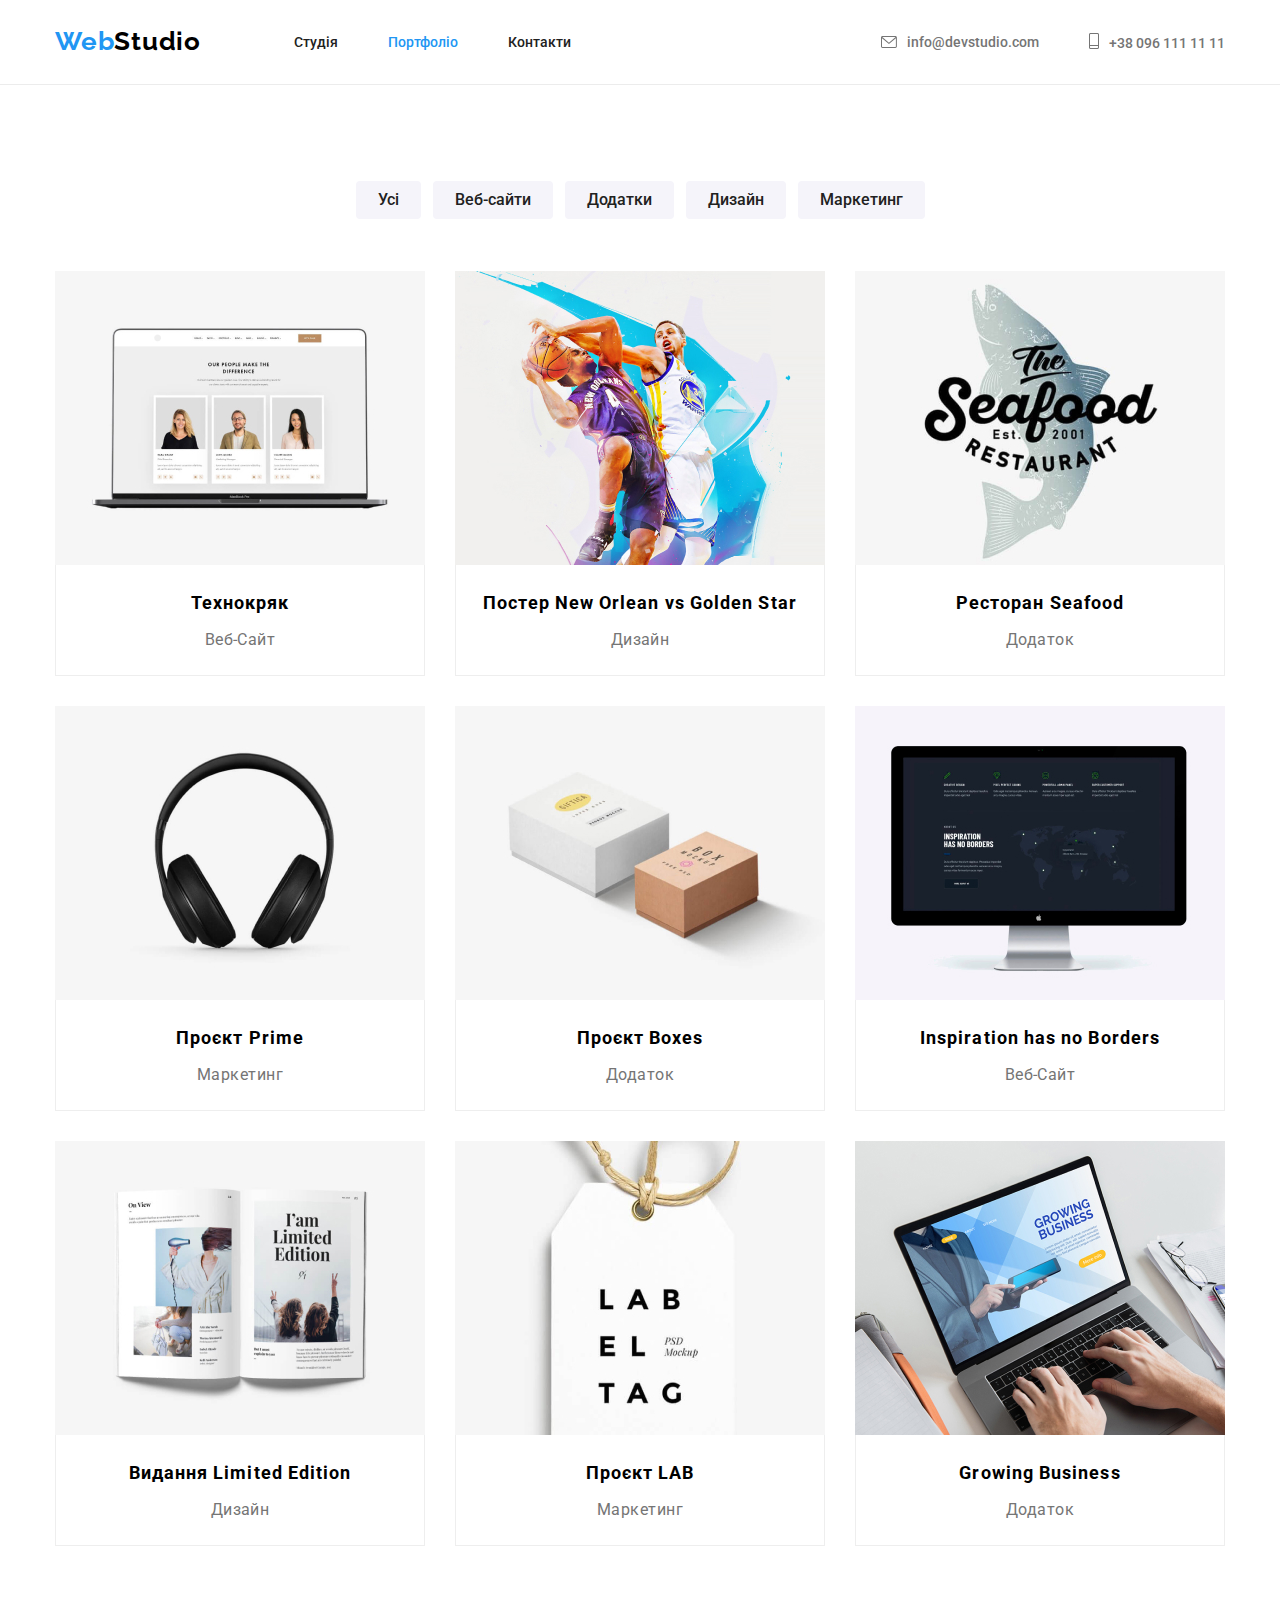
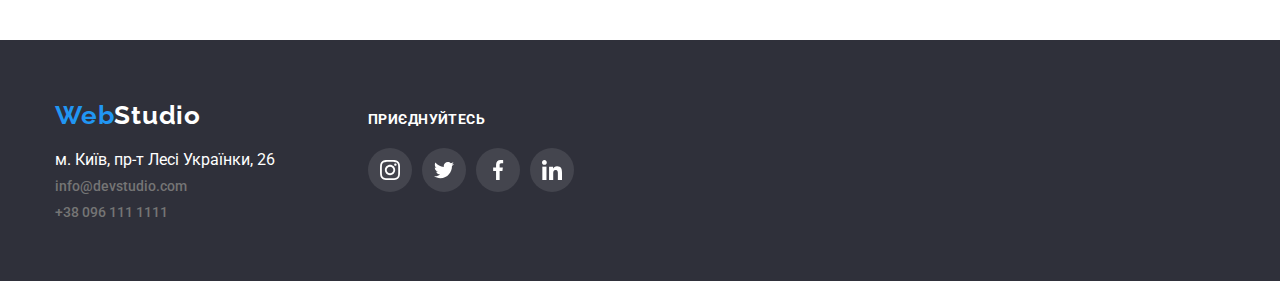
==== portfolio.html @ 835f3fea "1" ====
<!DOCTYPE html>
<html lang="uk">
<head>
	<meta charset="UTF-8">
	<meta http-equiv="X-UA-Compatible" content="IE=edge">
	<meta name="viewport" content="width=device-width, initial-scale=1.0">
	<link rel="stylesheet" href="node_modules/modern-normalize/modern-normalize.css">
	<link rel="stylesheet" href="https://cdnjs.cloudflare.com/ajax/libs/modern-normalize/1.1.0/modern-normalize.min.css"/>
	<link rel="stylesheet" href="css/style.css">
	<link	href="https://fonts.googleapis.com/css2?family=Raleway:wght@700&family=Roboto:wght@400;500;700;900&display=swap"
		rel="stylesheet">
	<title>Document</title>
</head>
<body>
	<header class="page-header">
		<div class="container-header-nav">
		 <nav class="flexible"><a class="logo" href="./index.html">Web<span class="black-logo">Studio</span></a>
			<ul class="nav-menu">
				<li class="item"><a class="link" href="./index.html">Студія</a></li>
				<li class="item"><a class="link current" href="./portfolio.html">Портфоліо</a></li>
				<li class="item"><a class="link" href="./contacts.html">Контакти</a></li>
		   </ul>
		</nav>
		<ul class="menu-contacts">
			<li class="item"><a class="menu-contacts-link" href="mailto:info@devstudio.com">
			<svg class="icon-contacts" width="16px" height="12px">
				<use href="./images/sprite.svg#icon-letter"></use>
			</svg>info@devstudio.com</a>
			</li>
			<li class="item"><a class="menu-contacts-link" href="tel:+380961111111">
				<svg class="icon-contacts" width="10px" height="16px">
					<use href="./images/sprite.svg#icon-phone"></use>
				</svg>+38 096 111 11 11</a></li>
		</ul>
		</div>
		</header>
<main>
	<section class="section">
		<div class="container">
			<h1 hidden>Наше Портфоліо</h1>
<ul class="ul-nolist filter-flex">
	<li><button type="button" class="filter-button">Усі</button></li>
	<li><button type="button" class="filter-button">Веб-сайти</button></li>
	<li><button type="button" class="filter-button">Додатки</button></li>
	<li><button type="button" class="filter-button">Дизайн</button></li>
	<li><button type="button" class="filter-button">Маркетинг</button></li>
</ul>
<ul class="cards">
	 <li class="cards-item">
		<a class="cards-item-link" href="https://">
			<img src="./images/tech-crack.jpg" alt="Технокряк" width="370">
			<div class="cards-block">
				<h2 class="cards-name">Технокряк</h2><p class="cards-text">Веб-Сайт</p>
			</div>
		</a>
	</li>
	<li class="cards-item">
		<a class="cards-item-link" href="https://">
			<img src="./images/neworlean.jpg" alt="Постер New Orlean vs Golden Star" width="370">
			<div class="cards-block"><h2 class="cards-name">Постер New Orlean vs Golden Star</h2>
				<p class="cards-text">Дизайн</p>
			</div>
		</a>
	</li>
	<li class="cards-item">
		<a class="cards-item-link" href="https://">
			<img src="./images/seafood.jpg" alt="Технокряк" width="370">
			<div class="cards-block">
				<h2 class="cards-name">Ресторан Seafood</h2>
				<p class="cards-text">Додаток</p>
			</div>
		</a>
	</li>
	<li class="cards-item">
		<a class="cards-item-link" href="https://">
			<img src="./images/prime-project.jpg" alt="Технокряк" width='370'>
			<div class="cards-block">
				<h2 class="cards-name">Проєкт Prime</h2>
				<p class="cards-text">Маркетинг</p>
			</div>
		</a>
	</li>
	<li class="cards-item">
		<a class="cards-item-link" href="https://">
			<img src="./images/boxes.jpg" alt="Технокряк" width="370">
			<div class="cards-block">
				<h2 class="cards-name">Проєкт Boxes</h2>
				<p class="cards-text">Додаток</p>
			</div>
		</a>
	</li>
	<li class="cards-item">
		<a class="cards-item-link" href="https://">
			<img src="./images/inspiration.jpg" alt="Технокряк" width="370">
			<div class="cards-block">
				<h2 class="cards-name">Inspiration has no Borders</h2>
				<p class="cards-text">Веб-Сайт</p>
			</div>
		</a>
	</li>
	<li class="cards-item">
		<a class="cards-item-link" href="https://">
			<img src="./images/lim-edition.jpg" alt="Технокряк" width="370">
			<div class="cards-block">
				<h2 class="cards-name">Видання Limited Edition</h2>
				<p class="cards-text">Дизайн</p>
			</div>
		</a>
	</li>
	<li class="cards-item">
		<a class="cards-item-link" href="https://">
			<img src="./images/lab-project.jpg" alt="Технокряк" width="370">
			<div class="cards-block">
				<h2 class="cards-name">Проєкт LAB</h2>
				<p class="cards-text">Маркетинг</p>
			</div>
		</a>
	</li>
	<li class="cards-item">
		<a class="cards-item-link" href="https://">
			<img src="./images/growing-b.jpg" alt="Технокряк" width="370">
			<div class="cards-block">
				<h2 class="cards-name">Growing Business</h2>
				<p class="cards-text">Додаток</p>
			</div>
		</a>
	</li>
</ul>
 </div>
</section>
</main>
<footer class="footer-style">
	<div class="container footer-contacts">
		<address class="addres-bottom">
			<div class="footer-logo">
				<a class="logo logo-footer" href="./index.html">Web<span class="white-logo">Studio</span></a>
				<a class="contacts-transp-link" href="a href=" https://goo.gl/maps/CPtrU1FHBa2aNyZL9" target="_blank" rel="noopener noreferrer nofollow">м. Київ, пр-т Лесі Українки, 26</a>
			</div>
			<ul class="contacts-transp">
				<li class="footer-items"><a class="footer-contacts-link" href="mailto:info@devstudio.com">info@devstudio.com</a></li>
				<li class="footer-items"><a class="footer-contacts-link" href="tel:+380961111111">+38 096 111 1111</a></li>
			</ul>
		</address>
		<div class="footer-social-link"><p class="footer-p">Приєднуйтесь</p>
			<ul class="team-social-links">
				<li>
					<a href="" class="footer-social-button">
						<svg width="20px" height="20px">
							<use href="./images/sprite.svg#icon-instagram"></use>
						</svg>
					</a>
				</li>
				<li>
					<a href="" class="footer-social-button">
						<svg width="20px" height="20px">
							<use href="./images/sprite.svg#icon-twitter"></use>
						</svg>
					</a>
				</li>
				<li>
					<a href="" class="footer-social-button">
						<svg width="20px" height="20px">
							<use href="./images/sprite.svg#icon-facebook"></use>
						</svg>
					</a>
				</li>
				<li>
					<a href="" class="footer-social-button">
						<svg width="20px" height="20px">
							<use href="./images/sprite.svg#icon-linkedin"></use>
						</svg>
					</a>
				</li>
			</ul>
	</div>
 </div>
	
</footer>
</body>
</html>
---- css/style.css ----
/*общие стили*/
:root {
  --basic-text-color: #757575;
  --h3-text-color: #212121;
  --logo-text-color: #2196f3;
  --filter-link-color: #fff;
  --footer-bkg-color: #2f303a;
  --black-text-color: #000000;
  --transparent-menu-text: rgba(255, 255, 255, 0.6);
  --team-bkg: #f5f4fa;
  --filter-border-color: #eeeeee;
  --button-transparent: rgba(0, 0, 0, 0.15);
  --buttonactive: #188ce8;
  --header-bottom-border: #ececec;
  --social-network-basic-link: #afb1b8;
  --fotter-social-network-basic-link: rgba(255, 255, 255, 0.1);
  --clients-bkg: #f5f5f5;
}
body {
  background-color: #fff;
  color: var(--basic-text-color);
  font-family: Roboto, sans-serif;
}
img {
  display: block;
}

.flexible {
  display: flex;
  justify-content: flex-start;
  margin-right: auto;
  align-items: center;
}

p,
h1,
h2,
h3,
ul {
  margin-top: 0;
  margin-bottom: 0;
}

* {
  border: none;
}

.page-header {
  /* 	justify-content: flex-start; */
  /*   background-color: #ddd5d5; */
  border-bottom: solid 1px;
  border-color: var(--header-bottom-border);
}

.container-header-nav {
  display: flex;
  align-content: center;
  justify-content: space-between;
  width: 1200px;
  margin-left: auto;
  margin-right: auto;
  text-align: center;
  padding: 0 15px;
}

.container {
  width: 1200px;
  margin-left: auto;
  margin-right: auto;
  text-align: center;
  padding: 0 15px;
}
.section-rules {
  padding-top: 94px;
  padding-bottom: 94px;
}

.section {
  padding-top: 94px;
  padding-bottom: 94px; /* 
	border: solid 1px black; 
	background-color: burlywood; */
}

. .main-nav {
  display: flex;
}
.black-logo {
  color: var(--black-text-color);
}

.white-logo {
  font-style: normal;
  color: var(--filter-link-color);
}

.logo {
  font-family: 'Raleway', sans-serif;
  font-style: normal;
  font-weight: 700;
  font-size: 26px;
  line-height: 1.2;
  letter-spacing: 0.03em;
  color: var(--logo-text-color);
  text-decoration: none;
}

.hero {
  max-width: 1600px;
  background-color: var(--footer-bkg-color);
  text-align: center;
  padding-top: 200px;
  padding-bottom: 200px;
  margin-left: auto;
  margin-right: auto;

  background-image: linear-gradient(to right, rgba(47, 48, 58, 0.4), rgba(47, 48, 58, 0.4)),
    url(../images/hero.jpg);
  background-repeat: no-repeat;
  background-position: center;
  background-size: cover;
}

.ul-nolist {
  list-style-type: none;
  text-decoration: none;
  margin-left: auto;
  margin-right: auto;
  padding: 0;
}

.nav-menu {
  display: flex;
  justify-content: flex-start;
  margin-left: 93px;
  padding-left: 0;
  padding-right: 0;
  font-weight: 500;
  line-height: 1.2;
  color: var(--h3-text-color);
  list-style-type: none;
  text-decoration: none;
}

.nav-menu .item: {
  margin-left: 50px;
}

.nav-menu .item + .item {
  margin-left: 50px;
}
.link {
  display: block;
  padding-top: 32px;
  padding-bottom: 32px;
  font-size: 14px;
  font-weight: 500;
  line-height: 1.2;
  color: var(--h3-text-color);
  list-style-type: none;
  text-decoration: none;
}
.link.current {
  color: var(--logo-text-color);
}

.link:hover,
.link:focus {
  color: var(--logo-text-color);
  cursor: pointer;
}

.menu-contacts {
  display: flex;
  justify-content: flex-end;
  margin-left: auto;
  margin-right: 0px;
  padding-left: 0px;
  align-items: center;
  font-weight: 500;
  line-height: 1.2;
  font-size: 14px;
  list-style-type: none;
  color: var(--basic-text-color);
}

.menu-contacts-link {
  display: block;
  padding-top: 32px;
  padding-bottom: 32px;
  color: var(--basic-text-color);
  text-decoration: none;
  font-weight: 500;
  line-height: 1.2;
  font-size: 14px;
}

.menu-contacts-link:hover,
.menu-contacts-link:focus {
  color: var(--logo-text-color);
  fill: var(--logo-text-color);
}

.icon-contacts {
  display: inline-block;
  margin-right: 10px;
  position: relative;
  fill: currentColor;
  top: 0.1em;
}

.menu-contacts .item + .item {
  margin-left: 50px;
}

.contacts-transp {
  padding: 0 0;
  margin-top: 9px;
  font-size: 14px;
  text-decoration: none;
  line-height: 1.2;
  font-style: normal;
  color: rgba(255, 255, 255, 0.6);
  list-style-type: none;
}

.footer-logo {
  display: block;
  font-style: normal;
  /* 	outline: solid 1px red; */
}

.addres-bottom {
  max-width: 250px;
}


/* INDEX STYLES стили Индекса*/
.h1-header {
  font-weight: 900;
  font-size: 44px;
  line-height: 1.65;
  letter-spacing: 0.06em;
  text-transform: uppercase;
  color: var(--filter-link-color);
  /* 	text-align: center; */
}

.our-rules {
  display: flex;
  justify-content: center;
  gap: 30px;
  /*   align-items: center; */
}

.our-rules-box {
  display: flex;
  justify-content: center;
  align-items: center;
  width: 270px;
  height: 120px;
  background-color: var(--team-bkg);
  border-radius: 4px;
  margin-bottom: 30px;
}

.our-rules .item {
  width: 270px;
  text-align: left;
  /* text-transform: uppercase; */
}

.our-rules-p {
  margin-top: 0;
  font-size: 14px;
  line-height: 1.71;
  /* or 171% */
  letter-spacing: 0.03em;
  color: var(--basic-text-color);
}

/* what we do container */

.what-we-do-item {
  display: flex;
  justify-content: center;
  gap: 30px;
  margin: 50px 0 0 0;
  /*   align-items: center; */
}

.what-we-do {
  padding-top: 0;
}

.blue-button {
  background-color: var(--logo-text-color);
  cursor: pointer;
  color: var(--filter-link-color);
  font-weight: 700;
  font-size: 16px;
  line-height: 1.88;
  border-style: hidden;
  border-radius: 4px;
  margin-top: 30px;
  padding: 10px 32px 10px 32px;
  box-shadow: 0px 4px 4px var(--button-transparent);
}
.blue-button:hover,
.blue-button:focus {
  background-color: var(--buttonactive);
  cursor: pointer;
}

.cards-name {
  font-size: 18px;
  color: var(--black-text-color);
}

/* our comand container */
.our-comand {
  display: flex;
  justify-content: center;
  gap: 30px;
  margin: 50px 0 0 0;
  /*   align-items: center; */
}

.team-info {
  display: block;
  padding-top: 30px;
  padding-bottom: 30px;
}

.team {
  background-color: var(--team-bkg);
  color: var(--h3-text-color);
}

.team-h3 {
  font-weight: 500;
  font-size: 16px;
  line-height: 1.19;
  letter-spacing: 0.03em;
}

.team-p {
  margin-top: 10px;
  font-size: 16px;
  line-height: 1.19;
  letter-spacing: 0.03em;
  color: var(--basic-text-color);
}
.team-header {
  color: var(--h3-text-color);
  font-weight: 700;
  font-size: 36px;
  line-height: 1.67;
  letter-spacing: 0.03em;
  padding: 0;
}
.team-card {
  width: 270px;
  background-color: var(--filter-link-color);
  box-shadow: 0px 1px 3px rgba(0, 0, 0, 0.12), 0px 1px 1px rgba(0, 0, 0, 0.14),
    0px 2px 1px rgba(0, 0, 0, 0.2);
  border-radius: 0px 0px 4px 4px;
}

.team-social-links {
  display: flex;
  justify-content: center;
  align-content: center;
  list-style: none;
  gap: 10px;
  padding-left: 0;
  margin-top: 20px;
}

/* Social network button and icons */

.social-button {
  display: block;
  width: 44px;
  height: 44px;
  border-radius: 50%;
  padding: 12px;
  background-color: var(--filter-link-color);
  fill: var(--social-network-basic-link);
}

.social-button:hover,
.social-button:focus {
  background-color: var(--logo-text-color);
  fill: var(--filter-link-color);
}

/* PORTFOLIO STYLES стили Портфолио*/
/*Стили main*/
.h2-portfolio {
  display: inline-block;
  font-weight: 700;
  font-size: 14px;
  margin-bottom: 10px;
  line-height: 1.14;
  letter-spacing: 0.03em;
  text-transform: uppercase;
  color: var(--h3-text-color);
}
.filter-flex {
  display: flex;
  justify-content: center;
  gap: 8px; /* 
  padding-top: 94px; */
}

.cards-item-link {
  display: block;
  color: var(--h3-text-color);
  font-weight: 700;
  font-size: 18px;
  line-height: 2;
  letter-spacing: 0.06em;
  text-decoration: none;
}

.cards-item-link:hover,
.cards-item-link:focus {
  display: block;
  box-shadow: 0px 1px 1px rgba(0, 0, 0, 0.12), 0px 4px 4px rgba(0, 0, 0, 0.06),
    1px 4px 6px rgba(0, 0, 0, 0.16);
}

.cards-item {
  width: 370px;
}

.cards {
  display: flex;
  flex-basis: 1200px;
  justify-content: center;
  flex-wrap: wrap;
  gap: 30px;
  margin-top: 50px;
  padding-left: 0;
  list-style-type: none;
}

.cards-block {
  padding: 20px 24px;
  
  border-left: 1px solid;
  border-right: 1px solid;
  border-bottom: 1px solid;
  border-color: var(--filter-border-color);
}
.cards-text {
  margin-top: 4px;
  color: var(--basic-text-color);
  font-weight: 400;
  font-size: 16px;
  line-height: 1.87;
  letter-spacing: 0.03em;
}
.filter-button {
  font-family: inherit;
  font-size: 16px;
  font-weight: 500;
  line-height: 1.63;
  color: var(--h3-text-color);
  list-style-type: none;
  border-style: hidden;
  border-radius: 4px;
  margin: 2px;
  background-color: var(--team-bkg);
  padding: 6px 22px 6px 22px;
}
.hidden {
  position: absolute;
  white-space: nowrap;
  width: 1px;
  height: 1px;
  overflow: hidden;
  border: 0;
  padding: 0;
  clip: rect(0 0 0 0);
  clip-path: inset(50%);
  margin: -1px;
}

.filter-button:hover,
.filter-button:focus {
  margin: 2px;
  padding: 6px 22px 6px 22px;
  font-size: 16px;
  font-weight: 500;
  line-height: 1.63;
  background-color: var(--logo-text-color);
  color: var(--filter-link-color);
  cursor: pointer;
  border-style: hidden;
  border-radius: 4px;
  box-shadow: 0px 3px 1px rgba(0, 0, 0, 0.1), 0px 1px 2px rgba(0, 0, 0, 0.08),
    0px 2px 2px rgba(0, 0, 0, 0.12);
}

/* OUR CLIENTS */

.clients {
  background-color: var(--filter-link-color);
}

.clients-item {
  display: flex;
  justify-content: center;
  align-items: center;

  width: 170px;
  height: 92px;
  border: 1px solid var(--social-network-basic-link);
  border-radius: 4px;
  fill: var(--social-network-basic-link);
}

.clients-item:hover,
.clients-item:focus {
  fill: var(--logo-text-color);
  border: 1px solid var(--logo-text-color);
}

.clients-list {
  display: flex;
  justify-content: center;
  gap: 30px;
  margin-top: 50px;
}

/*стили футера*/

.footer-contacts {
	display: flex;
	align-items: baseline;
	text-align: left;
	padding-left: 15px;
 }
 
 .contacts-transp-link,
 .contacts-transp-link:hover,
 .contacts-transp-link:focus {
	display: inline-block;
	color: var(--filter-link-color);
	cursor: pointer;
	text-decoration: none;
	margin: 0;
 }
 
 .footer-contacts-link {
	display: inline-block;
	/* padding-top: 20px;
	 padding-bottom: 20px; */
	color: var(--basic-text-color);
	text-decoration: none;
	font-weight: 500;
	line-height: 1.2;
	font-size: 14px;
 }
 
 .footer-contacts-link:hover,
 .footer-contacts-link:focus {
	display: inline-block;
	color: var(--logo-text-color);
 }
 
 .footer-items {
	margin-top: 9px;
 }
 
 .footer-items:first-child {
	margin-top: 0px;
 }
 
 .footer-items:first-child {
	margin-top: 0px;
 }

.footer-style {
  display: flex;
  justify-content: flex-start;
  align-items: flex-start;
  padding: 60px 0;
  background-color: var(--footer-bkg-color);
}

.logo-footer {
  display: block;
  margin-bottom: 20px;
}

.footer-p {
  color: var(--filter-link-color);
  font-weight: 700;
  font-size: 14px;
  line-height: 1.14;
  letter-spacing: 0.03em;
  text-transform: uppercase;
}

.footer-social-link {
  margin-left: 93px;
}

.footer-social-button {
  display: block;
  width: 44px;
  height: 44px;
  border-radius: 50%;
  padding: 12px;
  background-color: var(--fotter-social-network-basic-link);
  fill: var(--filter-link-color);
}

.footer-social-button:hover,
.footer-social-button:focus {
  background-color: var(--logo-text-color);
  fill: var(--filter-link-color);
}
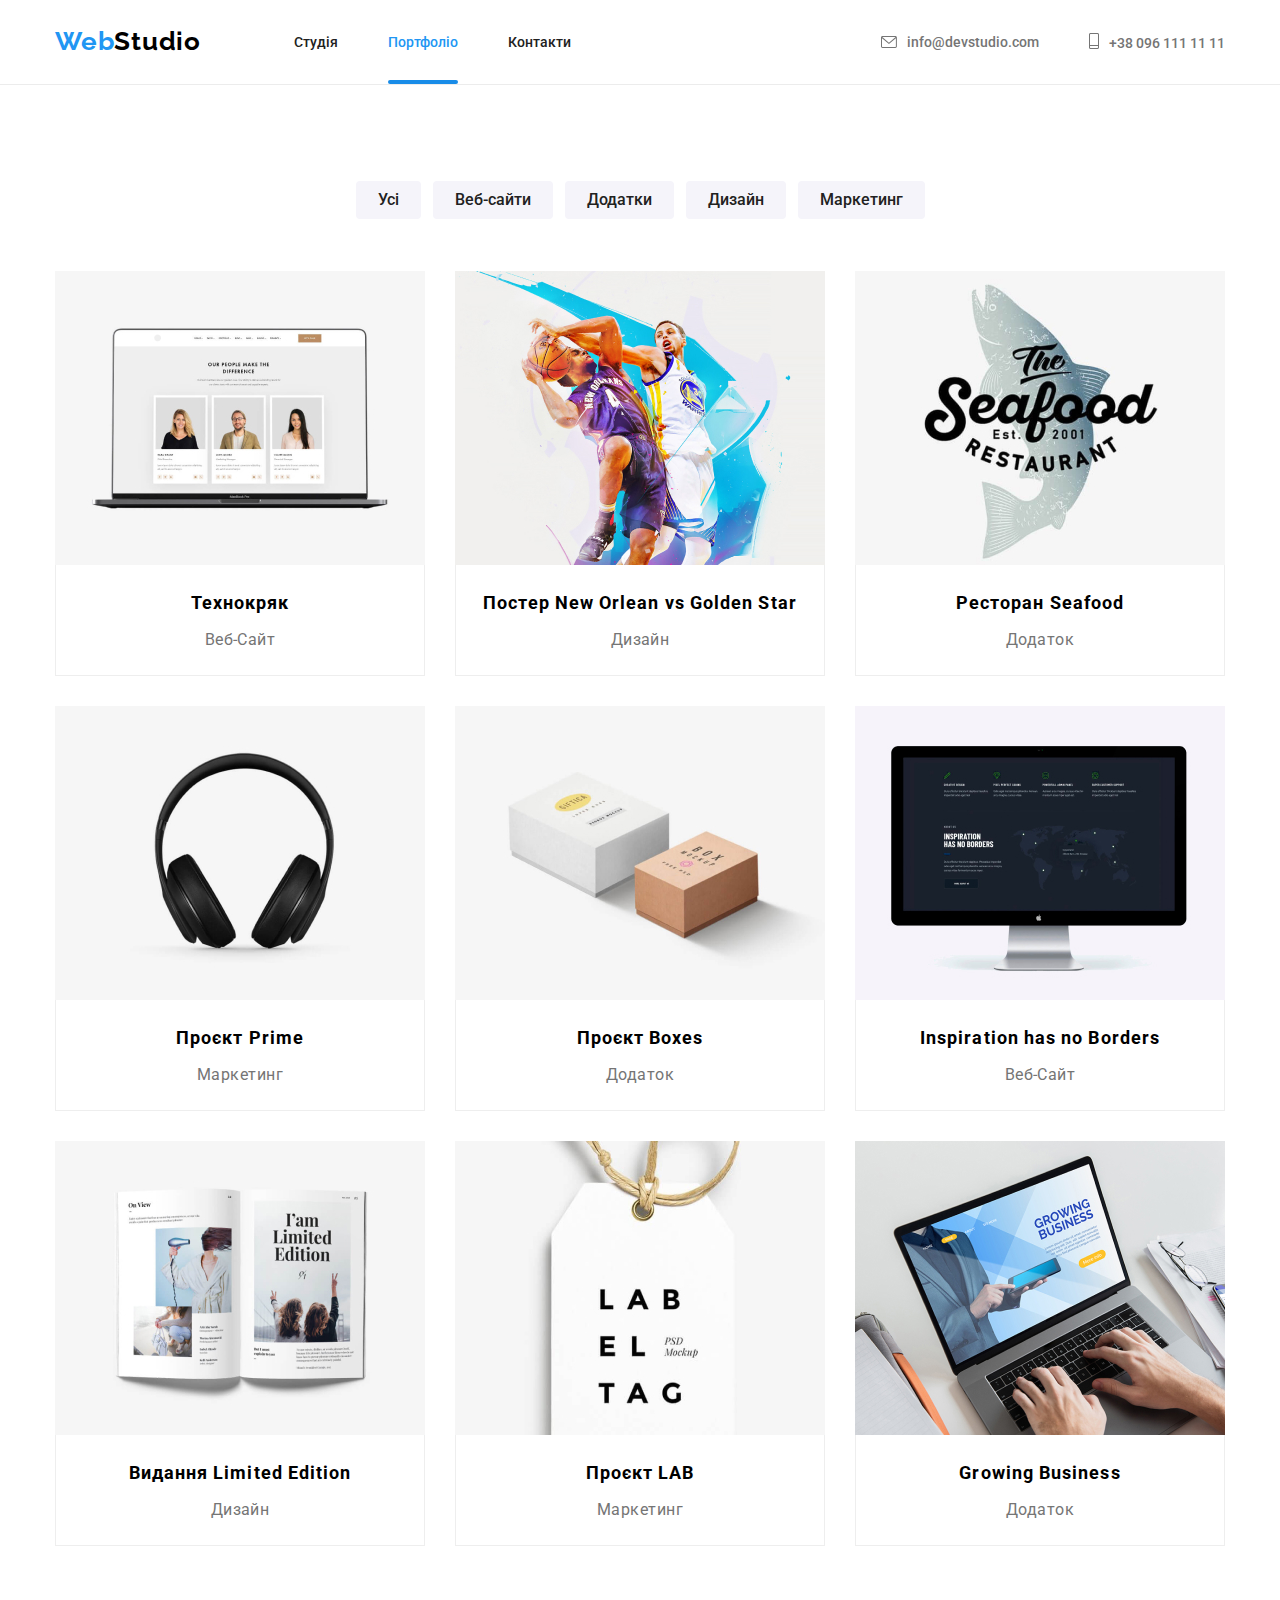
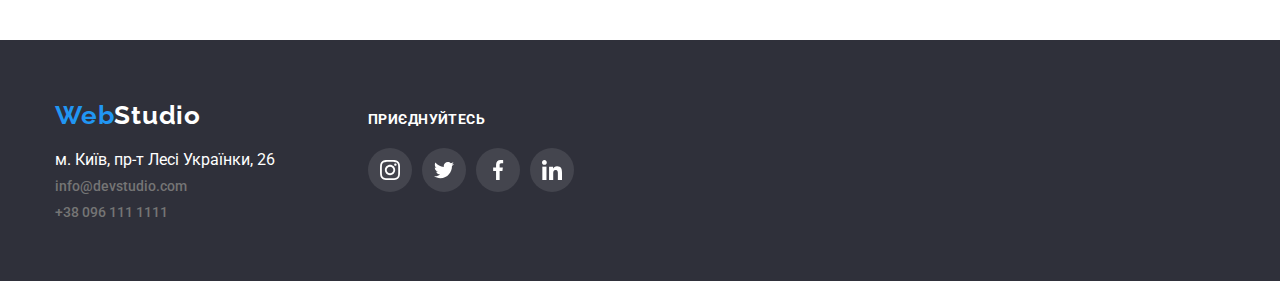
==== commit 9c4f232b: "first" ====
--- a/portfolio.html
+++ b/portfolio.html
@@ -49,15 +49,26 @@
 <ul class="cards">
 	 <li class="cards-item">
 		<a class="cards-item-link" href="https://">
-			<img src="./images/tech-crack.jpg" alt="Технокряк" width="370">
+			<div class="card-image">
+					<div class="feature-card">
+							<p class="feature-text">Ресурс пропонує комплексні пропозиції з різним рівнем функціоналу та сервісів. Все це дозволить відвідувачу отримати вичерпні відомості про компанію чи приватну особу</p>
+					</div>
+					<img src="./images/tech-crack.jpg" alt="Технокряк" width="370">
+			</div>
 			<div class="cards-block">
 				<h2 class="cards-name">Технокряк</h2><p class="cards-text">Веб-Сайт</p>
 			</div>
-		</a>
-	</li>
-	<li class="cards-item">
-		<a class="cards-item-link" href="https://">
+			
+			</a>
+	</li>
+	<li class="cards-item">
+		<a class="cards-item-link" href="https://">
+			<div class="card-image">
+				<div class="feature-card">
+						<p class="feature-text">Ресурс пропонує комплексні пропозиції з різним рівнем функціоналу та сервісів. Все це дозволить відвідувачу отримати вичерпні відомості про компанію чи приватну особу</p>
+				</div>
 			<img src="./images/neworlean.jpg" alt="Постер New Orlean vs Golden Star" width="370">
+			</div>
 			<div class="cards-block"><h2 class="cards-name">Постер New Orlean vs Golden Star</h2>
 				<p class="cards-text">Дизайн</p>
 			</div>
@@ -65,7 +76,12 @@
 	</li>
 	<li class="cards-item">
 		<a class="cards-item-link" href="https://">
+			<div class="card-image">
+				<div class="feature-card">
+						<p class="feature-text">Ресурс пропонує комплексні пропозиції з різним рівнем функціоналу та сервісів. Все це дозволить відвідувачу отримати вичерпні відомості про компанію чи приватну особу</p>
+				</div>
 			<img src="./images/seafood.jpg" alt="Технокряк" width="370">
+			</div>
 			<div class="cards-block">
 				<h2 class="cards-name">Ресторан Seafood</h2>
 				<p class="cards-text">Додаток</p>
@@ -74,7 +90,12 @@
 	</li>
 	<li class="cards-item">
 		<a class="cards-item-link" href="https://">
+			<div class="card-image">
+				<div class="feature-card">
+						<p class="feature-text">Ресурс пропонує комплексні пропозиції з різним рівнем функціоналу та сервісів. Все це дозволить відвідувачу отримати вичерпні відомості про компанію чи приватну особу</p>
+				</div>
 			<img src="./images/prime-project.jpg" alt="Технокряк" width='370'>
+			</div>
 			<div class="cards-block">
 				<h2 class="cards-name">Проєкт Prime</h2>
 				<p class="cards-text">Маркетинг</p>
@@ -83,7 +104,12 @@
 	</li>
 	<li class="cards-item">
 		<a class="cards-item-link" href="https://">
+			<div class="card-image">
+				<div class="feature-card">
+						<p class="feature-text">Ресурс пропонує комплексні пропозиції з різним рівнем функціоналу та сервісів. Все це дозволить відвідувачу отримати вичерпні відомості про компанію чи приватну особу</p>
+				</div>
 			<img src="./images/boxes.jpg" alt="Технокряк" width="370">
+			</div>
 			<div class="cards-block">
 				<h2 class="cards-name">Проєкт Boxes</h2>
 				<p class="cards-text">Додаток</p>
@@ -92,7 +118,12 @@
 	</li>
 	<li class="cards-item">
 		<a class="cards-item-link" href="https://">
+			<div class="card-image">
+				<div class="feature-card">
+						<p class="feature-text">Ресурс пропонує комплексні пропозиції з різним рівнем функціоналу та сервісів. Все це дозволить відвідувачу отримати вичерпні відомості про компанію чи приватну особу</p>
+				</div>
 			<img src="./images/inspiration.jpg" alt="Технокряк" width="370">
+			</div>
 			<div class="cards-block">
 				<h2 class="cards-name">Inspiration has no Borders</h2>
 				<p class="cards-text">Веб-Сайт</p>
@@ -101,7 +132,12 @@
 	</li>
 	<li class="cards-item">
 		<a class="cards-item-link" href="https://">
+			<div class="card-image">
+				<div class="feature-card">
+						<p class="feature-text">Ресурс пропонує комплексні пропозиції з різним рівнем функціоналу та сервісів. Все це дозволить відвідувачу отримати вичерпні відомості про компанію чи приватну особу</p>
+				</div>
 			<img src="./images/lim-edition.jpg" alt="Технокряк" width="370">
+			</div>
 			<div class="cards-block">
 				<h2 class="cards-name">Видання Limited Edition</h2>
 				<p class="cards-text">Дизайн</p>
@@ -110,7 +146,12 @@
 	</li>
 	<li class="cards-item">
 		<a class="cards-item-link" href="https://">
+			<div class="card-image">
+				<div class="feature-card">
+						<p class="feature-text">Ресурс пропонує комплексні пропозиції з різним рівнем функціоналу та сервісів. Все це дозволить відвідувачу отримати вичерпні відомості про компанію чи приватну особу</p>
+				</div>
 			<img src="./images/lab-project.jpg" alt="Технокряк" width="370">
+			</div>
 			<div class="cards-block">
 				<h2 class="cards-name">Проєкт LAB</h2>
 				<p class="cards-text">Маркетинг</p>
@@ -119,7 +160,12 @@
 	</li>
 	<li class="cards-item">
 		<a class="cards-item-link" href="https://">
+			<div class="card-image">
+				<div class="feature-card">
+						<p class="feature-text">Ресурс пропонує комплексні пропозиції з різним рівнем функціоналу та сервісів. Все це дозволить відвідувачу отримати вичерпні відомості про компанію чи приватну особу</p>
+				</div>
 			<img src="./images/growing-b.jpg" alt="Технокряк" width="370">
+			</div>
 			<div class="cards-block">
 				<h2 class="cards-name">Growing Business</h2>
 				<p class="cards-text">Додаток</p>
--- a/css/style.css
+++ b/css/style.css
@@ -15,6 +15,10 @@
   --social-network-basic-link: #afb1b8;
   --fotter-social-network-basic-link: rgba(255, 255, 255, 0.1);
   --clients-bkg: #f5f5f5;
+  --feature-text-color:#FFF;
+  --feature-bkg-color:rgba(33, 150, 243, 0.9);
+  --modal-backdrop-bkg: rgba(0, 0, 0, 0.2);
+  --modal-button-closed: rgba(0, 0, 0, 0.1);
 }
 body {
   background-color: #fff;
@@ -50,6 +54,49 @@
   /*   background-color: #ddd5d5; */
   border-bottom: solid 1px;
   border-color: var(--header-bottom-border);
+}
+
+/* MODAL WINDOW */
+.backdrop.is-hidden{
+ opacity: 0;
+ pointer-events: none;
+ 
+}
+
+.backdrop{
+	position: fixed;
+	top: 0;
+	left: 0;
+	width: 100%;
+	height: 100%;
+	opacity: 1;
+
+	background-color: var(--modal-backdrop-bkg);
+}
+
+.modal{
+	position: absolute;
+	width: 528px;
+	height: 581px;
+	top: 50%;
+	left: 50%;
+	transform: translate(-50%, -50%);
+	
+
+	background-color: #ececec;
+}
+
+.button-closed {
+	
+position: absolute;
+width: 30px;
+height: 30px;
+top: 8px;
+right:8px;
+outline: solid 1px var(--modal-button-closed);
+border-radius: 15px;
+fill: var(--black-text-color);
+cursor: pointer;
 }
 
 .container-header-nav {
@@ -142,14 +189,20 @@
   text-decoration: none;
 }
 
-.nav-menu .item: {
+.nav-menu: {
   margin-left: 50px;
+}
+
+.item: {
+  margin-left: 50px;
+  margin-bottom: 0;
 }
 
 .nav-menu .item + .item {
   margin-left: 50px;
 }
 .link {
+  position: relative;
   display: block;
   padding-top: 32px;
   padding-bottom: 32px;
@@ -159,7 +212,25 @@
   color: var(--h3-text-color);
   list-style-type: none;
   text-decoration: none;
-}
+
+  transition-property: color;
+  transition-duration: 250ms;
+  transition-timing-function: cubic-bezier(0.4, 0, 0.2, 1);
+}
+
+.current::after {
+  content: '';
+  position: absolute;
+  bottom: -2px;
+  left: 0;
+  width: 100%;
+  height: 4px;
+  border-radius: 2px;
+  background-color: var(--buttonactive);
+  margin-bottom: 0;
+  padding-bottom: 0;
+}
+
 .link.current {
   color: var(--logo-text-color);
 }
@@ -193,6 +264,10 @@
   font-weight: 500;
   line-height: 1.2;
   font-size: 14px;
+
+  transition-property: color;
+  transition-duration: 250ms;
+  transition-timing-function: cubic-bezier(0.4, 0, 0.2, 1);
 }
 
 .menu-contacts-link:hover,
@@ -233,7 +308,6 @@
 .addres-bottom {
   max-width: 250px;
 }
-
 
 /* INDEX STYLES стили Индекса*/
 .h1-header {
@@ -305,6 +379,10 @@
   margin-top: 30px;
   padding: 10px 32px 10px 32px;
   box-shadow: 0px 4px 4px var(--button-transparent);
+
+  transition-property: background-color;
+  transition-duration: 250ms;
+  transition-timing-function: cubic-bezier(0.4, 0, 0.2, 1);
 }
 .blue-button:hover,
 .blue-button:focus {
@@ -387,6 +465,10 @@
   padding: 12px;
   background-color: var(--filter-link-color);
   fill: var(--social-network-basic-link);
+
+  transition-property: color backround-color fill;
+  transition-duration: 250ms;
+  transition-timing-function: cubic-bezier(0.4, 0, 0.2, 1);
 }
 
 .social-button:hover,
@@ -422,17 +504,64 @@
   line-height: 2;
   letter-spacing: 0.06em;
   text-decoration: none;
-}
-
-.cards-item-link:hover,
-.cards-item-link:focus {
-  display: block;
+
+  transition-property: box-shadow;
+  transition-duration: 250ms;
+  transition-timing-function: cubic-bezier(0.4, 0, 0.2, 1);
+}
+
+.cards-item-link .feature-card {
+	transform: translateY(295px);
+	transition-property: transform;
+	transition-duration: 250ms;
+
+}
+
+.cards-item-link:hover .feature-card{
+/*   display: block;
   box-shadow: 0px 1px 1px rgba(0, 0, 0, 0.12), 0px 4px 4px rgba(0, 0, 0, 0.06),
-    1px 4px 6px rgba(0, 0, 0, 0.16);
+    1px 4px 6px rgba(0, 0, 0, 0.16); */
+	 transform: translateY(0px);
+	 transition-property: transform;
+	 transition-duration: 250ms;
 }
 
 .cards-item {
-  width: 370px;
+	width: 370px;
+}
+
+.feature-card {
+  position: absolute;
+  background-color: var(--feature-bkg-color);
+  width: 100%;
+  height: 294px;
+  left: 0;
+  top: 0;
+  transform: translateY(294px);
+  padding: 63px 24px;	
+}
+
+.card-image{
+	position: relative;
+	width: 100%;
+	height: 294px;
+	overflow: hidden;
+}
+/* .feature-card:hover{
+	
+} */
+
+.feature-text{
+	display: block;
+	font-weight: normal;
+	font-style: normal;
+	font-weight: 400;
+	font-size: 18px;
+	line-height: 1.55;
+	text-align: left;
+letter-spacing: 0.03em;
+	color: var(--feature-text-color);
+
 }
 
 .cards {
@@ -447,12 +576,17 @@
 }
 
 .cards-block {
-  padding: 20px 24px;
+position: relative;
+  padding: 20px 24px;/* 
   
+	overflow: hidden; */
+
   border-left: 1px solid;
   border-right: 1px solid;
   border-bottom: 1px solid;
   border-color: var(--filter-border-color);
+
+  overflow: hidden;
 }
 .cards-text {
   margin-top: 4px;
@@ -474,6 +608,9 @@
   margin: 2px;
   background-color: var(--team-bkg);
   padding: 6px 22px 6px 22px;
+  transition-property: background-color box-shadow color;
+  transition-duration: 250ms;
+  transition-timing-function: cubic-bezier(0.4, 0, 0.2, 1);
 }
 .hidden {
   position: absolute;
@@ -520,6 +657,10 @@
   border: 1px solid var(--social-network-basic-link);
   border-radius: 4px;
   fill: var(--social-network-basic-link);
+
+  transition-property: background-color, border, fill;
+  transition-duration: 250ms;
+  transition-timing-function: cubic-bezier(0.4, 0, 0.2, 1);
 }
 
 .clients-item:hover,
@@ -538,50 +679,54 @@
 /*стили футера*/
 
 .footer-contacts {
-	display: flex;
-	align-items: baseline;
-	text-align: left;
-	padding-left: 15px;
- }
- 
- .contacts-transp-link,
- .contacts-transp-link:hover,
- .contacts-transp-link:focus {
-	display: inline-block;
-	color: var(--filter-link-color);
-	cursor: pointer;
-	text-decoration: none;
-	margin: 0;
- }
- 
- .footer-contacts-link {
-	display: inline-block;
-	/* padding-top: 20px;
+  display: flex;
+  align-items: baseline;
+  text-align: left;
+  padding-left: 15px;
+}
+
+.contacts-transp-link,
+.contacts-transp-link:hover,
+.contacts-transp-link:focus {
+  display: inline-block;
+  color: var(--filter-link-color);
+  cursor: pointer;
+  text-decoration: none;
+  margin: 0;
+}
+
+.footer-contacts-link {
+  display: inline-block;
+  /* padding-top: 20px;
 	 padding-bottom: 20px; */
-	color: var(--basic-text-color);
-	text-decoration: none;
-	font-weight: 500;
-	line-height: 1.2;
-	font-size: 14px;
- }
- 
- .footer-contacts-link:hover,
- .footer-contacts-link:focus {
-	display: inline-block;
-	color: var(--logo-text-color);
- }
- 
- .footer-items {
-	margin-top: 9px;
- }
- 
- .footer-items:first-child {
-	margin-top: 0px;
- }
- 
- .footer-items:first-child {
-	margin-top: 0px;
- }
+  color: var(--basic-text-color);
+  text-decoration: none;
+  font-weight: 500;
+  line-height: 1.2;
+  font-size: 14px;
+
+  transition-property: color;
+  transition-duration: 250ms;
+  transition-timing-function: cubic-bezier(0.4, 0, 0.2, 1);
+}
+
+.footer-contacts-link:hover,
+.footer-contacts-link:focus {
+  display: inline-block;
+  color: var(--logo-text-color);
+}
+
+.footer-items {
+  margin-top: 9px;
+}
+
+.footer-items:first-child {
+  margin-top: 0px;
+}
+
+.footer-items:first-child {
+  margin-top: 0px;
+}
 
 .footer-style {
   display: flex;
@@ -617,6 +762,9 @@
   padding: 12px;
   background-color: var(--fotter-social-network-basic-link);
   fill: var(--filter-link-color);
+  transition-property: color background-color fill;
+  transition-duration: 250ms;
+  transition-timing-function: cubic-bezier(0.4, 0, 0.2, 1);
 }
 
 .footer-social-button:hover,
